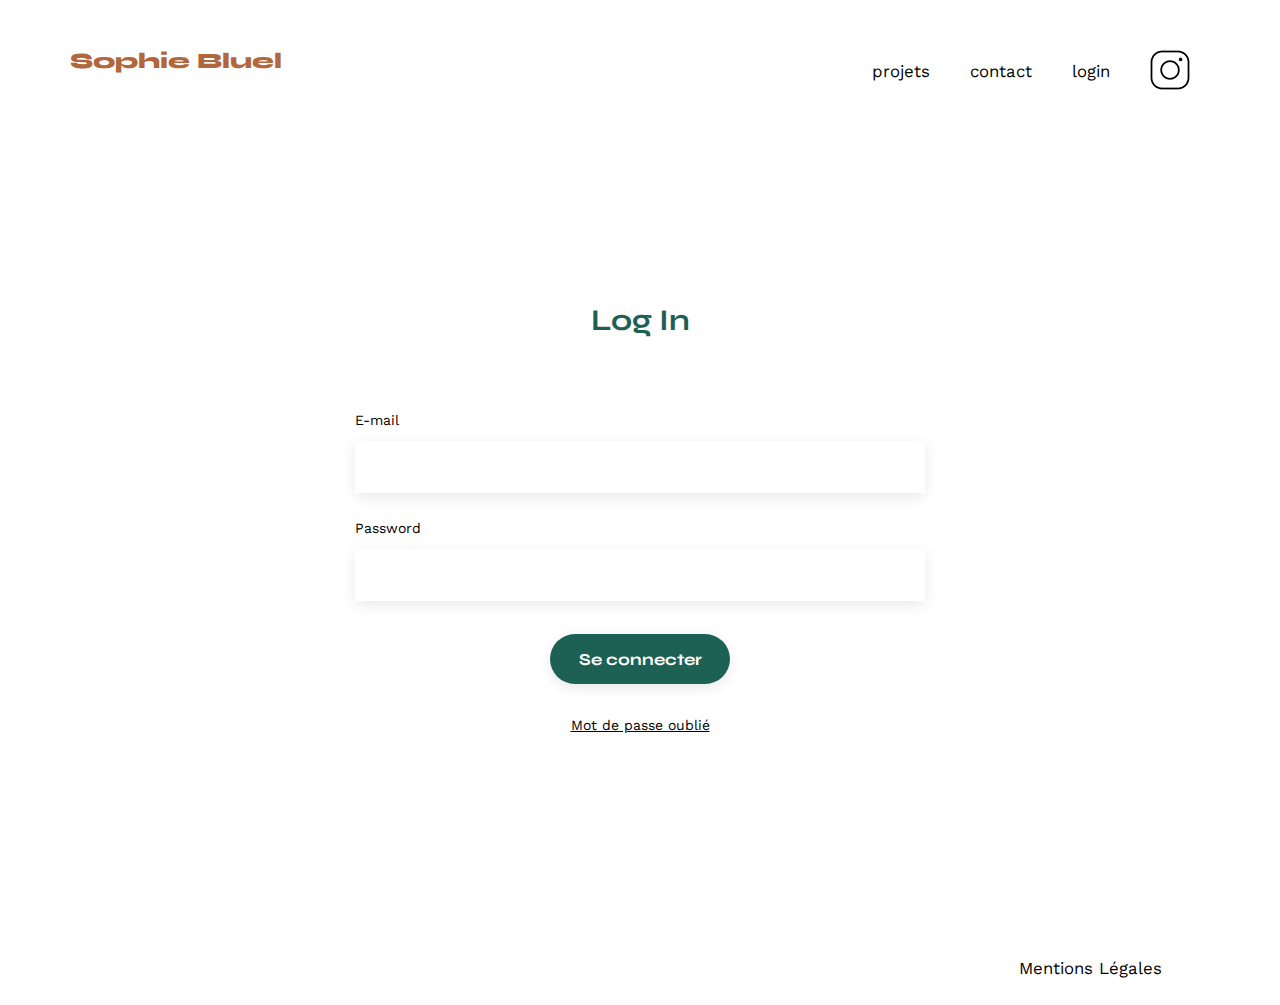
==== FrontEnd/login.html @ efa5b29c "création de la page LogIn, ajout des fonctionnalité de la navbar. Connexion a faire" ====
<!DOCTYPE html>
<html lang="en">
  <head>
    <meta charset="UTF-8" />
    <meta name="viewport" content="width=device-width, initial-scale=1.0" />
    <title>Login</title>
    <link rel="preconnect" href="https://fonts.googleapis.com" />
    <link rel="preconnect" href="https://fonts.gstatic.com" crossorigin />
    <link
      href="https://fonts.googleapis.com/css2?family=Syne:wght@700;800&family=Work+Sans&display=swap"
      rel="stylesheet"
    />
    <link rel="stylesheet" href="./assets/style.css" />
  </head>
  <body id="connection">
    <header>
      <h1>Sophie Bluel <span>Architecte d'intérieur</span></h1>
      <nav>
        <ul>
          <a href="./index.html"><li>projets</li></a>
          <a href="./index.html#contact "><li>contact</li></a>
          <a href="./login.html"><li>login</li></a>
          <li><img src="./assets/icons/instagram.png" alt="Instagram" /></li>
        </ul>
      </nav>
    </header>
    <main>
      <section class="log_in" id="contact">
        <h2>Log In</h2>
        <form action="#" class="log_form">
          <label for="email">E-mail</label>
          <input type="email" name="email" id="email" />
          <span></span>
          <label for="password">Password</label>
          <input type="password" name="password" id="password" />
          <input type="submit" value="Se connecter" />
          <p>Mot de passe oublié</p>
          <span id="notFound"></span>
        </form>
      </section>
    </main>
    <footer>
      <nav>
        <ul>
          <li id="mention_log">Mentions Légales</li>
        </ul>
      </nav>
    </footer>
    <script src="./assets/login.js"></script>
  </body>
</html>
---- FrontEnd/assets/style.css ----
/* http://meyerweb.com/eric/tools/css/reset/
   v2.0 | 20110126
   License: none (public domain)
*/

html, body, div, span, applet, object, iframe,
h1, h2, h3, h4, h5, h6, p, blockquote, pre,
a, abbr, acronym, address, big, cite, code,
del, dfn, em, img, ins, kbd, q, s, samp,
small, strike, strong, sub, sup, tt, var,
b, u, i, center,
dl, dt, dd, ol, ul, li,
fieldset, form, label, legend,
table, caption, tbody, tfoot, thead, tr, th, td,
article, aside, canvas, details, embed,
figure, figcaption, footer, header, hgroup,
menu, nav, output, ruby, section, summary,
time, mark, audio, video {
	margin: 0;
	padding: 0;
	border: 0;
	font-size: 100%;
	font: inherit;
	vertical-align: baseline;
	text-decoration: none;
	color: black;
}
/* HTML5 display-role reset for older browsers */
article, aside, details, figcaption, figure,
footer, header, hgroup, menu, nav, section {
	display: block;
}
body {
	line-height: 1;
}
ol, ul {
	list-style: none;
}
blockquote, q {
	quotes: none;
}
blockquote:before, blockquote:after,
q:before, q:after {
	content: '';
	content: none;
}
table {
	border-collapse: collapse;
	border-spacing: 0;
}
/** end reset css**/
body {
	max-width: 1140px;
	margin:auto;
	font-family: 'Work Sans' ;
	font-size: 14px;
}
.button_form {
	font-family: 'Syne';
	font-weight: 700;
	color:#1D6154;
	background-color: white;
	border-radius: 60px;
	border:#1D6154 1px solid;
	min-width: 100Px;
	height: 37px;
	opacity: 1;
	transition: 800ms ;
	cursor: pointer;
}
.button_select {
	background-color: #1D6154;
	color: white;
}
.button_form:hover{
	background-color: #1D6154;
	color: white;
}
.portfolio_button {
	display: flex;
	justify-content: center;
	gap:10px;
	padding: 25px 0px 50px 0px;
}
header {
	display: flex;
	justify-content: space-between;
	margin: 50px 0
}
section {
	margin: 50px 0
}

h1{
	display: flex;
	flex-direction: column;
	font-family: 'Syne';
	font-size: 22px;
	font-weight: 800;
	color: #B1663C
}

h1 > span {
	font-family: 'Work Sans';
	font-size:10px;
	letter-spacing: 0.1em;
;
}

h2{
	font-family: 'Syne';
	font-weight: 700;
	font-size: 30px;
	color: #1D6154
}
nav ul {
	display: flex;
	align-items: center;
	list-style-type: none;

}
nav li {
	padding: 0 20px;
	font-size: 1.2em;
	cursor: pointer;
}

li:hover {
	color: #B1663C;
}
#log {
	font-weight: 900;
}
#introduction {
	display: flex;
	align-items: center;
}
#introduction figure {
	flex: 1
}
#introduction img {
	display: block;
	margin: auto;
	width: 80%;
}

#introduction article {
	flex: 1
}
#introduction h2 {
	margin-bottom: 1em;
}

#introduction p {
	margin-bottom: 0.5em;
}
#portfolio h2 {
	text-align: center;
	margin-bottom: 1em;
}
.gallery {
	width: 100%;
	display: grid;
	grid-template-columns: 1fr 1fr 1fr;
	grid-column-gap: 20px;
	grid-row-gap: 20px;
}

.gallery img {
	width: 100%;

}
#contact {
	width: 50%;
margin: auto;
}
#contact > * {
	text-align: center;

}
#contact h2{
	margin-bottom: 20px;
}
#contact form {
	text-align: left;
	margin-top:30px;
	display: flex;
	flex-direction: column;
}

#contact input {
	height: 50px;
	font-size: 1.2em;
	border: none;
	box-shadow: 0px 4px 14px rgba(0, 0, 0, 0.09);
}
#contact label {
	margin: 2em 0 1em 0;
}
#contact textarea {
	border: none;
	box-shadow: 0px 4px 14px rgba(0, 0, 0, 0.09);
}

input[type="submit"]{
	font-family: 'Syne';
	font-weight: 700;
	color: white;
	background-color: #1D6154;
	margin : 2em auto ;
	width: 180px;
	text-align: center;
	border-radius: 60px ;
	cursor: pointer;
}

footer nav ul {
	display: flex;
	justify-content: flex-end;
	margin: 2em
}
#connection{
	max-height: 100%;
}
.log_in {
	padding-top: 162px;
	width: 50%;
	margin: auto;
	display: flex;
	justify-content: center;
	flex-direction: column;
}
.log_form {
	display: flex;
	flex-direction: column;
}
.log_form p {
	text-align: center;
	text-decoration: underline;
	cursor: pointer;
}
#mention_log{
	padding-top: 200px;
	cursor: pointer;
}
span{
	color: red;
	visibility: hidden;
	opacity: 0;
}
.errorEmail {
	margin-top: 20px;
	color: red;
	visibility: visible;
	opacity: 1;
}
.notFound {
	margin-top: 20px;
	color: red;
	visibility: visible;
	opacity: 1;
	text-align: center;
}
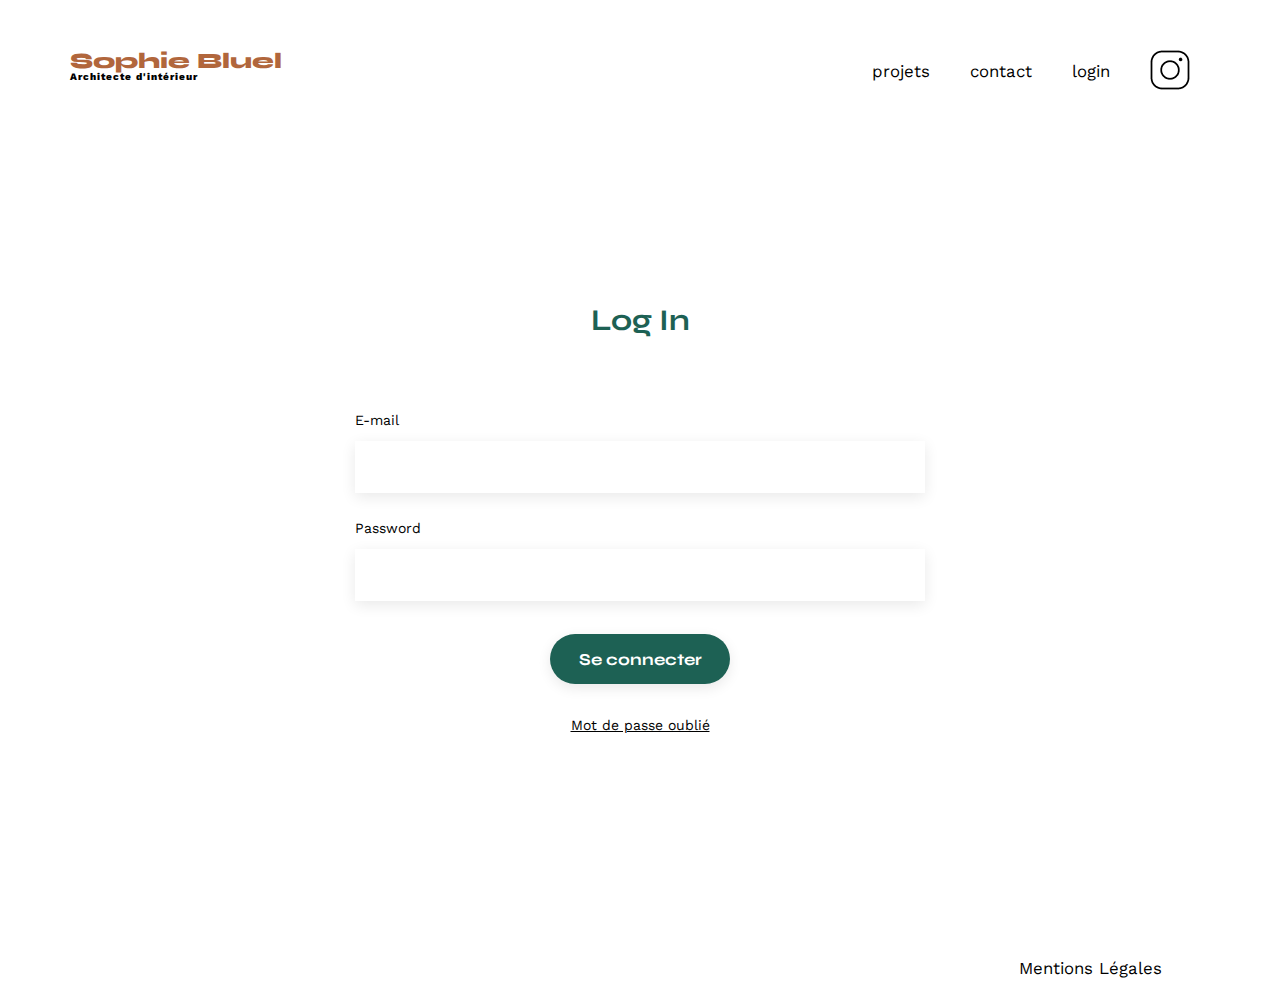
==== commit 5a046413: "mise en forme de la page lorsque l'utilisateur est connecté" ====
--- a/FrontEnd/login.html
+++ b/FrontEnd/login.html
@@ -30,7 +30,7 @@
         <form action="#" class="log_form">
           <label for="email">E-mail</label>
           <input type="email" name="email" id="email" />
-          <span></span>
+          <span id="errorMail"></span>
           <label for="password">Password</label>
           <input type="password" name="password" id="password" />
           <input type="submit" value="Se connecter" />
--- a/FrontEnd/assets/style.css
+++ b/FrontEnd/assets/style.css
@@ -154,10 +154,10 @@
 #introduction p {
 	margin-bottom: 0.5em;
 }
-#portfolio h2 {
+/* #portfolio h2 {
 	text-align: center;
 	margin-bottom: 1em;
-}
+} */
 .gallery {
 	width: 100%;
 	display: grid;
@@ -243,7 +243,7 @@
 	padding-top: 200px;
 	cursor: pointer;
 }
-span{
+.errorMail{
 	color: red;
 	visibility: hidden;
 	opacity: 0;
@@ -262,4 +262,49 @@
 	text-align: center;
 }
 
-
+.admin-header {
+	position: fixed;
+	top: 0;
+	left: 0;
+	width: 100%;
+	background: black;
+	justify-content: center;
+	align-items: center;
+	gap: 20px;
+	height: 59px;
+	display: none;
+}
+.admin-header p {
+	color: white;
+}
+.admin-header i {
+	color: white;
+}
+.admin-header button {
+	border-radius: 60px;
+	background: white;
+	color: black;
+	width: 216px;
+	height: 38px;
+	font-weight: 500;
+	cursor: pointer;
+}
+.modif-intro {
+	display: none;
+	margin: auto;
+	width: 80%;
+	gap: 11px;
+	margin-top: 16px;
+	cursor: pointer;
+}
+.container-modif-portfolio {
+	display: flex;
+	justify-content: center;
+	align-items: center;
+	margin-bottom: 1em;
+	gap: 30px;
+}
+.modif-portfolio {
+	display: none;
+	gap: 10px;
+}
